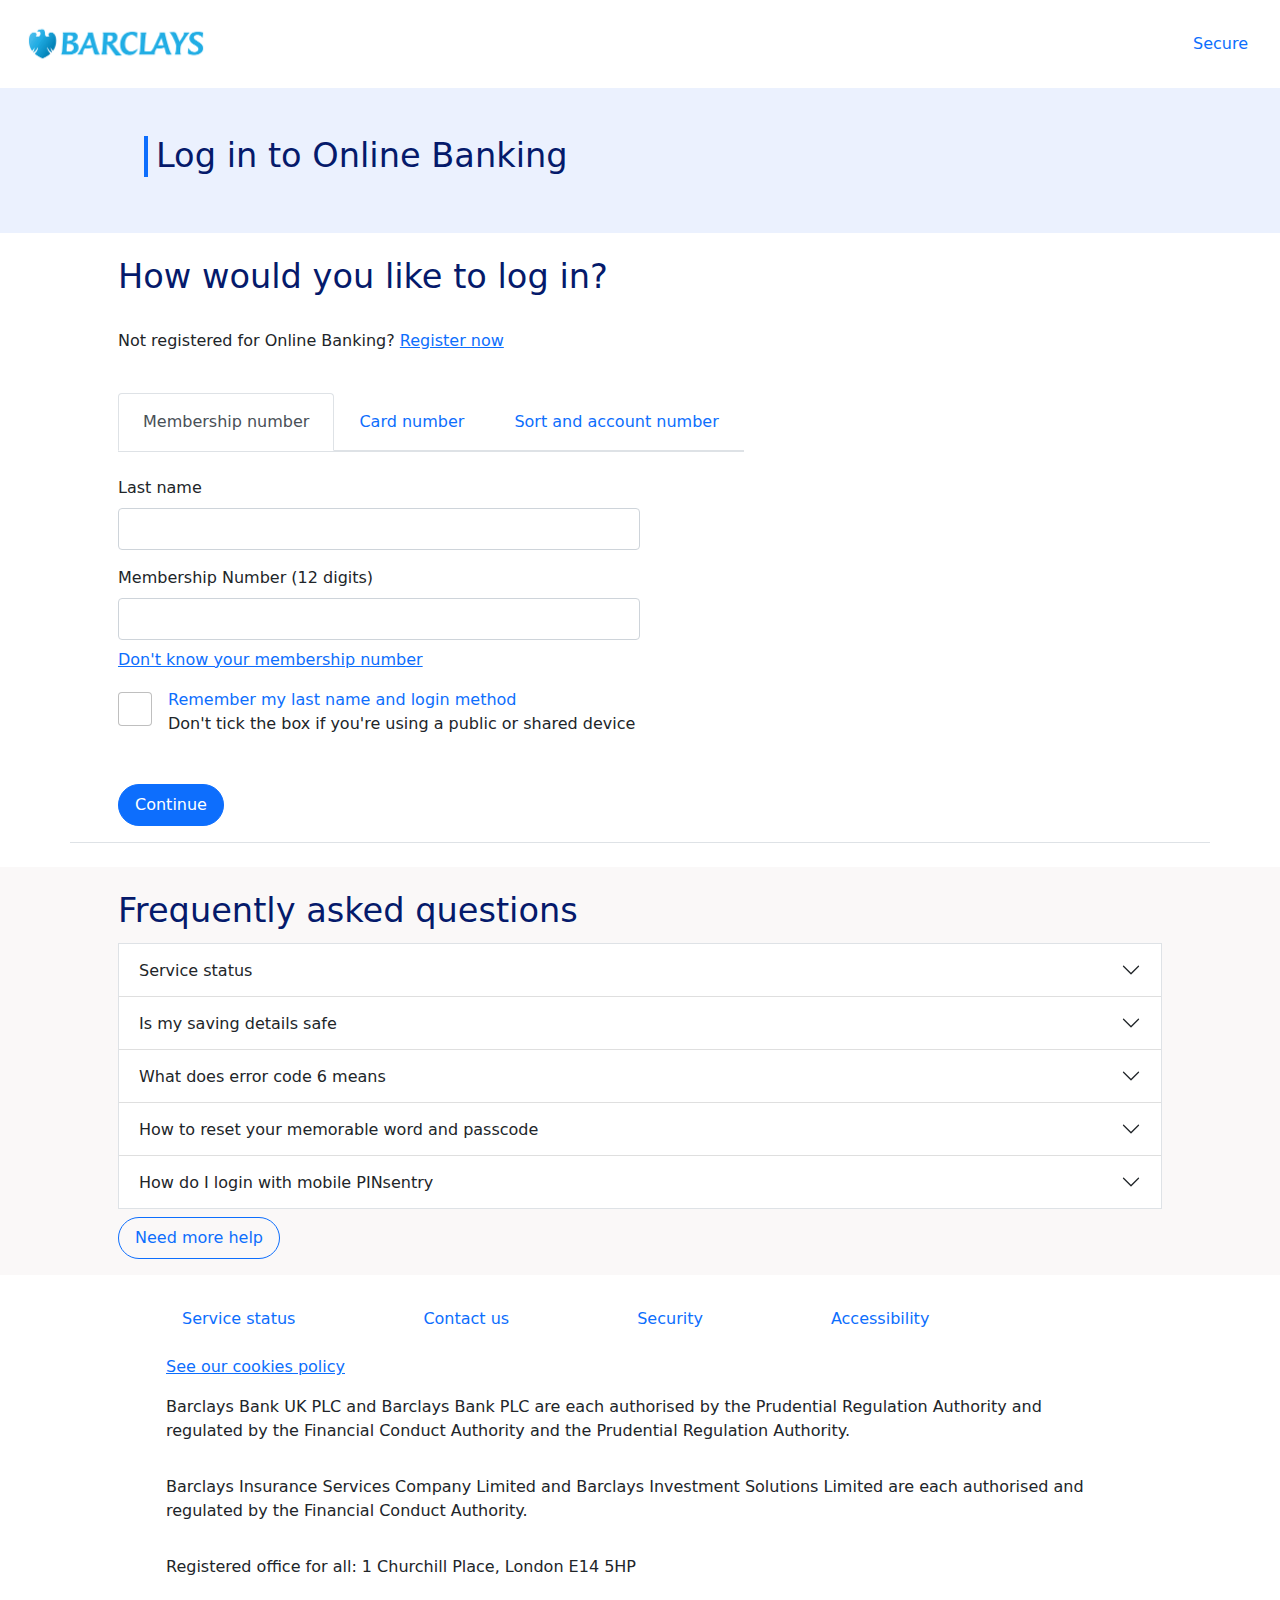
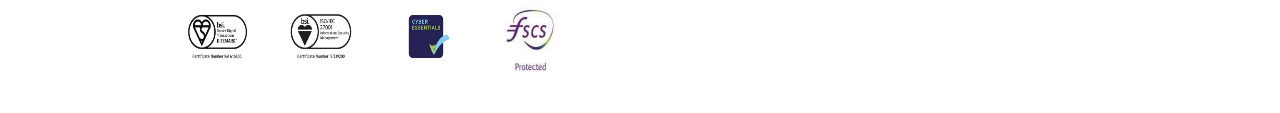
==== transactions.html @ 61e0384e "Add files via upload" ====
<!DOCTYPE html>
<html lang="en">
<head>
    <meta charset="UTF-8">
    <meta http-equiv="X-UA-Compatible" content="IE=edge">
    <meta name="viewport" content="width=device-width, initial-scale=1.0">
    <meta http-equiv="X-UA-Compatible" content="IE=7">
    <link rel="stylesheet" href="css/bootstrap.min.css">
    <link rel="stylesheet" href="font-awesome-4.7.0/css/font-awesome.min.css">
    <script src="js/jquery-3.5.1.min.js"></script>
    <script src="js/popper2.js"></script>
    <script src="js/bootstrap.min.js"></script>
    <link rel="stylesheet" href="css/transactions.css">
    <title>Transactions</title>
</head>
<body>
    <header>
        <nav class="navbar navbar-expand-sm px-4 navbar-light">
            <a href="#" class="navbar-brand ms-3"><img src="images/barclays.png" width="200" alt="logo"></a>
            <button class="navbar-toggler" data-bs-toggle="collapse" data-bs-target="#navCollapse"><span class="navbar-toggler-icon"></span></button>
            <div class="collapse navbar-collapse justify-content-end" id="navCollapse">
               <center>
                <ul class="nav navbar-nav">
                    <li class="nav-item"><a href="home.html" class="nav-link px-4">OVERVIEW</a></li>
                    <li class="nav-item"><a href="transactions.html" class="nav-link px-4 active">TRANSFERS</a></li>
                    <li class="nav-item"><a href="https://home.barclays/careers/find-a-job/our-products-and-service/#:~:text=We%20provide%20sales%2C%20trading%2C%20risk,and%20structured%20and%20financing%20products.&text=One%20and%20a%20half%20million,a%20home%20because%20of%20us." class="nav-link px-4">SERVICES</a></li>
                    <li class="nav-item"><a href="https://www.barclays.co.uk/wealth-management/why-barclays/our-products-and-services/" class="nav-link px-4">PRODUCTS</a></li>
                    <li class="nav-item"><a href="https://www.barclaycard.co.uk/personal/customer/barclaycard-cashback-rewards" class="nav-link px-4">SMARTSPEND</a></li>
                    <li class="nav-item"><a href="index.html" class="nav-link px-4">LOGOUT</a></li>
                </ul>
               </center>
            </div>
        </nav>
    </header>
    <main class="px-3 pb-4">
        <div class="container-fluid">
            <div class="row px-4 pt-3">
                <div class="col-md-3">
                    <div class="px-4 bg-light pb-3 mb-3">
                        <h4 class="text-info pt-3">Barclays Bank Account</h4>
                        <p class="pt-3">Jun -  Jul 2022</p>
                        <p><strong>ART SPACE</strong></p>
                        <ul class="list-group list1">
                            <li class="list-item">Sort Code: <strong>20-39-26</strong></li>
                            <li class="list-item">Account Number: <strong>70162835</strong></li>
                            <li class="list-item">The Vulcan Building, Portsmouth PO1 <br> 9C, United Kingdom</li>
                            <li class="list-item">BAN C878 8ARC 2041 4893 8782 96</li>
                        </ul>
                    </div>
                    <div class="bg-light pb-3 card mb-3">
                        <div class="card-header bg-primary">
                            <h4 class="card-title text-light">At a glance</h4>
                        </div>
                        <div class="card-body pb-3">
                            <table class="table">
                                <tr>
                                    <td><strong>Start Balance</strong></td>
                                    <td class="d-flex justify-content-end">&euro;93,582.00</td>
                                </tr>
                                <tr>
                                    <td><strong>Money In</strong></td>
                                    <td class="d-flex justify-content-end">&euro;12,000.00</td>
                                </tr>
                                <tr>
                                    <td><strong>Money Out</strong></td>
                                    <td class="d-flex justify-content-end">&euro;48,800</td>
                                </tr>
                                <tr>
                                    <td><strong>End Balance</strong></td>
                                    <td class="d-flex justify-content-end">&euro;56,782.00</td>
                                </tr>
                                <tfoot>
                                    <td><strong>Current Balance</strong></td>
                                    <td class="d-flex justify-content-end">&euro;56,782.00</td>
                                </tfoot>
                            </table>
                        </div>
                    </div>
                </div>
                <div class="col-md-9">
                    <h4 class="text-center py-3">Your Transactions</h4>

                    <div class="bg-light table-responsive px-4 pb-4">
                        <table class="table table-striped">
                            <thead>
                                <tr>
                                    <th>Date</th>
                                    <th>Description</th>
                                    <th>Money Out</th>
                                    <th>Money In</th>
                                </tr>
                            </thead>
                            <tbody>
                                <tr aria-rowspan="2">
                                    <td>24 Jun</td>
                                    <td>Withdrawal for Company <br> stationeries</td>
                                    <td>&euro;5000.00</td>
                                    <td></td>
                                </tr>
                                <tr>
                                    <td></td>
                                    <td>Card Payment to C C Continental <br> SU</td>
                                    <td>&euro;500.00</td>
                                    <td></td>
                                </tr>
                                <tr aria-rowspan="2">
                                    <td>3 Jul</td>
                                    <td>Income from aspex gallery</td>
                                    <td></td>
                                    <td>&euro;11,000.00</td>
                                </tr>
                                <tr>
                                    <td></td>
                                    <td>Account Credit Deposit at Barclays <br> Aberystwyth 45</td>
                                    <td></td>
                                    <td>&euro;1000.00</td>
                                </tr>
                                <tr>
                                    <td>24 Jul</td>
                                    <td>Withdrawal for staff upkeep and <br> salaries</td>
                                    <td>&euro;39,000.00</td>
                                    <td></td>
                                </tr>
                                <tr>
                                    <td>26 Jul</td>
                                    <td>Companies Bank Chargers</td>
                                    <td>&euro;4000.00</td>
                                    <td></td>
                                </tr>
                                <tr>
                                    <td>27 Jul</td>
                                    <td>Stamps</td>
                                    <td>&euro;300.00</td>
                                    <td></td>
                                </tr>
                            </tbody>
                        </table>
                    </div>
                </div>
            </div>
        </div>
    </main>
    <footer>
        <div class="container px-5">
              <ul class="mt-4 nav mb-3">
              <li class="nav-item"><a href="https://status.uk.barclays/" class="nav-link mx-5">Service status</a></li>
              <li class="nav-item"><a href="http://www.barclays.co.uk/Contactus/Contactus/P1242561757335" class="nav-link mx-5">Contact us</a></li>
              <li class="nav-item"><a href="http://www.barclays.co.uk/security" class="nav-link mx-5">Security</a></li>
              <li class="nav-item"><a href="http://www.barclays.co.uk/accessibility/" class="nav-link mx-5">Accessibility</a></li>
          </ul>
  
      <div class="px-5">
          <a href="https://www.barclays.co.uk/important-information/cookies-policy/">See our cookies policy</a>
          <p class="py-3">Barclays Bank UK PLC and Barclays Bank PLC are each authorised by the Prudential Regulation Authority and regulated by the Financial Conduct Authority and the Prudential Regulation Authority.</p>
          <p class="pb-3">Barclays Insurance Services Company Limited and Barclays Investment Solutions Limited are each authorised and regulated by the Financial Conduct Authority.</p>
          <p class="pb-2">Registered office for all: 1 Churchill Place, London E14 5HP</p>
          <p class="pb-4 links"><a href="http://www.bsigroup.com/"><img src="images/wtb_kite_bsi_16_9.xxsmall.medium_quality.jpg" alt="kitelogo_v"></a> <a href="https://www.iso.org/isoiec-27001-information-security.html"><img src="images/wtb_kite_ISO_IEC-27001_16_9.xxsmall.medium_quality.jpg" alt="wtbkite_i"></a> <a href="https://www.barclays.co.uk/digisafe/"><img src="images/wtb_kite_cyber_16_9.xxsmall.medium_quality.jpg" alt="wtbkite_c"></a> <a href="https://www.fscs.org.uk/"><img src="images/FSCS_logo_v3.medium.medium_quality.jpg" alt="fscs_logo"></a></p>
         
    
      </div>   
      </div>
      </footer>
      <script src="js/home.js"></script>
</body>
</html>
---- css/transactions.css ----
main{
    background-color: rgba(77, 162, 211, 0.2);
    min-height: 60vh;
}
table.table-striped th{
    color: rgb(43, 131, 218);
}
footer p.links a{
    display: inline;
}
footer p.links a img{
    display: inline;
    width: 100px;
    height: 70px;
}
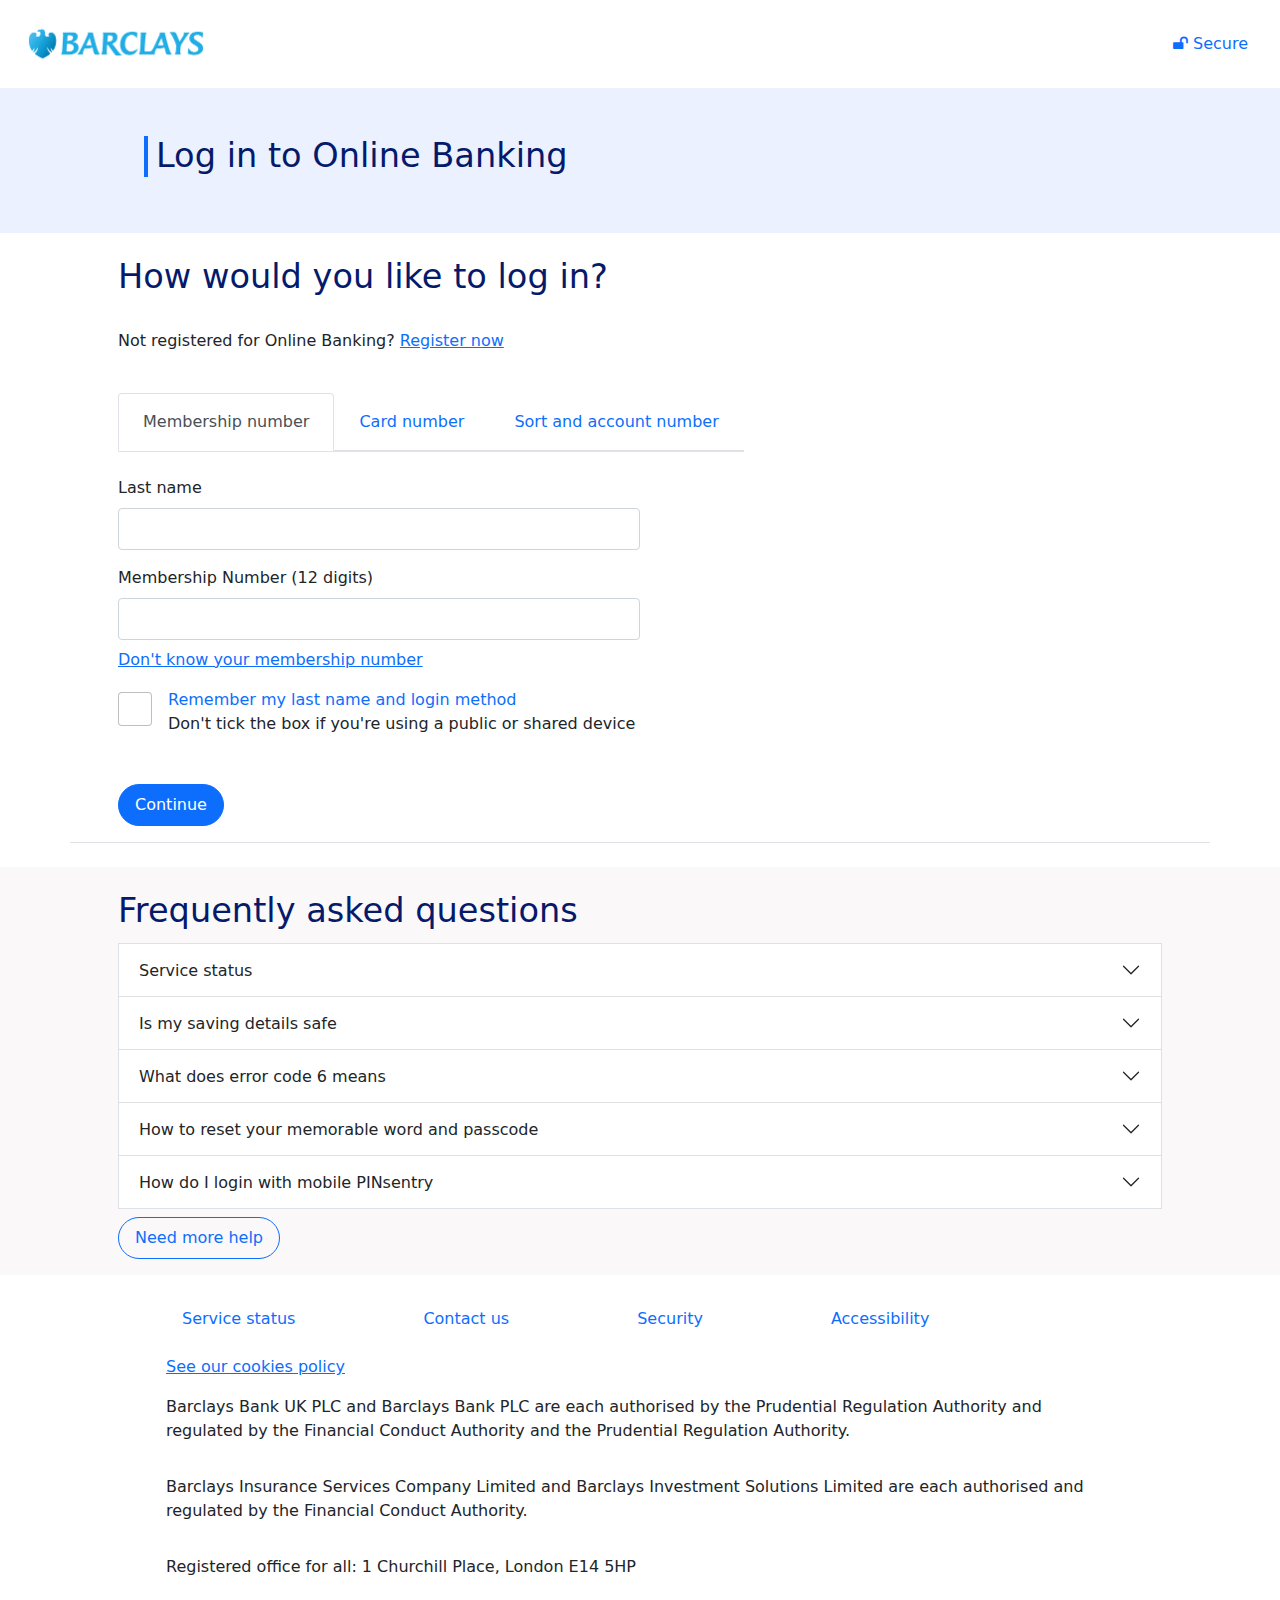
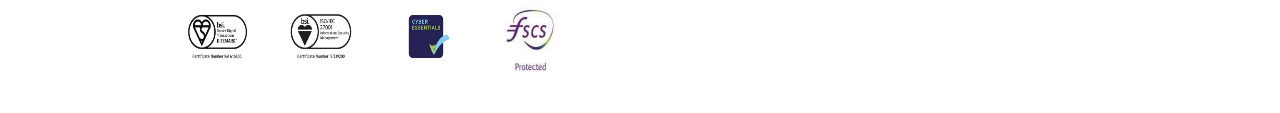
==== commit e78dfae0: "Add files via upload" ====
--- a/transactions.html
+++ b/transactions.html
@@ -55,23 +55,23 @@
                             <table class="table">
                                 <tr>
                                     <td><strong>Start Balance</strong></td>
-                                    <td class="d-flex justify-content-end">&euro;93,582.00</td>
+                                    <td class="d-flex justify-content-end">&pound;93,582.00</td>
                                 </tr>
                                 <tr>
                                     <td><strong>Money In</strong></td>
-                                    <td class="d-flex justify-content-end">&euro;12,000.00</td>
+                                    <td class="d-flex justify-content-end">&pound;12,000.00</td>
                                 </tr>
                                 <tr>
                                     <td><strong>Money Out</strong></td>
-                                    <td class="d-flex justify-content-end">&euro;48,800</td>
+                                    <td class="d-flex justify-content-end">&pound;48,800</td>
                                 </tr>
                                 <tr>
                                     <td><strong>End Balance</strong></td>
-                                    <td class="d-flex justify-content-end">&euro;56,782.00</td>
+                                    <td class="d-flex justify-content-end">&pound;56,782.00</td>
                                 </tr>
                                 <tfoot>
                                     <td><strong>Current Balance</strong></td>
-                                    <td class="d-flex justify-content-end">&euro;56,782.00</td>
+                                    <td class="d-flex justify-content-end">&pound;56,782.00</td>
                                 </tfoot>
                             </table>
                         </div>
@@ -94,43 +94,43 @@
                                 <tr aria-rowspan="2">
                                     <td>24 Jun</td>
                                     <td>Withdrawal for Company <br> stationeries</td>
-                                    <td>&euro;5000.00</td>
+                                    <td>&pound;5000.00</td>
                                     <td></td>
                                 </tr>
                                 <tr>
                                     <td></td>
                                     <td>Card Payment to C C Continental <br> SU</td>
-                                    <td>&euro;500.00</td>
+                                    <td>&pound;500.00</td>
                                     <td></td>
                                 </tr>
                                 <tr aria-rowspan="2">
                                     <td>3 Jul</td>
                                     <td>Income from aspex gallery</td>
                                     <td></td>
-                                    <td>&euro;11,000.00</td>
+                                    <td>&pound;11,000.00</td>
                                 </tr>
                                 <tr>
                                     <td></td>
                                     <td>Account Credit Deposit at Barclays <br> Aberystwyth 45</td>
                                     <td></td>
-                                    <td>&euro;1000.00</td>
+                                    <td>&pound;1000.00</td>
                                 </tr>
                                 <tr>
                                     <td>24 Jul</td>
                                     <td>Withdrawal for staff upkeep and <br> salaries</td>
-                                    <td>&euro;39,000.00</td>
+                                    <td>&pound;39,000.00</td>
                                     <td></td>
                                 </tr>
                                 <tr>
                                     <td>26 Jul</td>
                                     <td>Companies Bank Chargers</td>
-                                    <td>&euro;4000.00</td>
+                                    <td>&pound;4000.00</td>
                                     <td></td>
                                 </tr>
                                 <tr>
                                     <td>27 Jul</td>
                                     <td>Stamps</td>
-                                    <td>&euro;300.00</td>
+                                    <td>&pound;300.00</td>
                                     <td></td>
                                 </tr>
                             </tbody>
